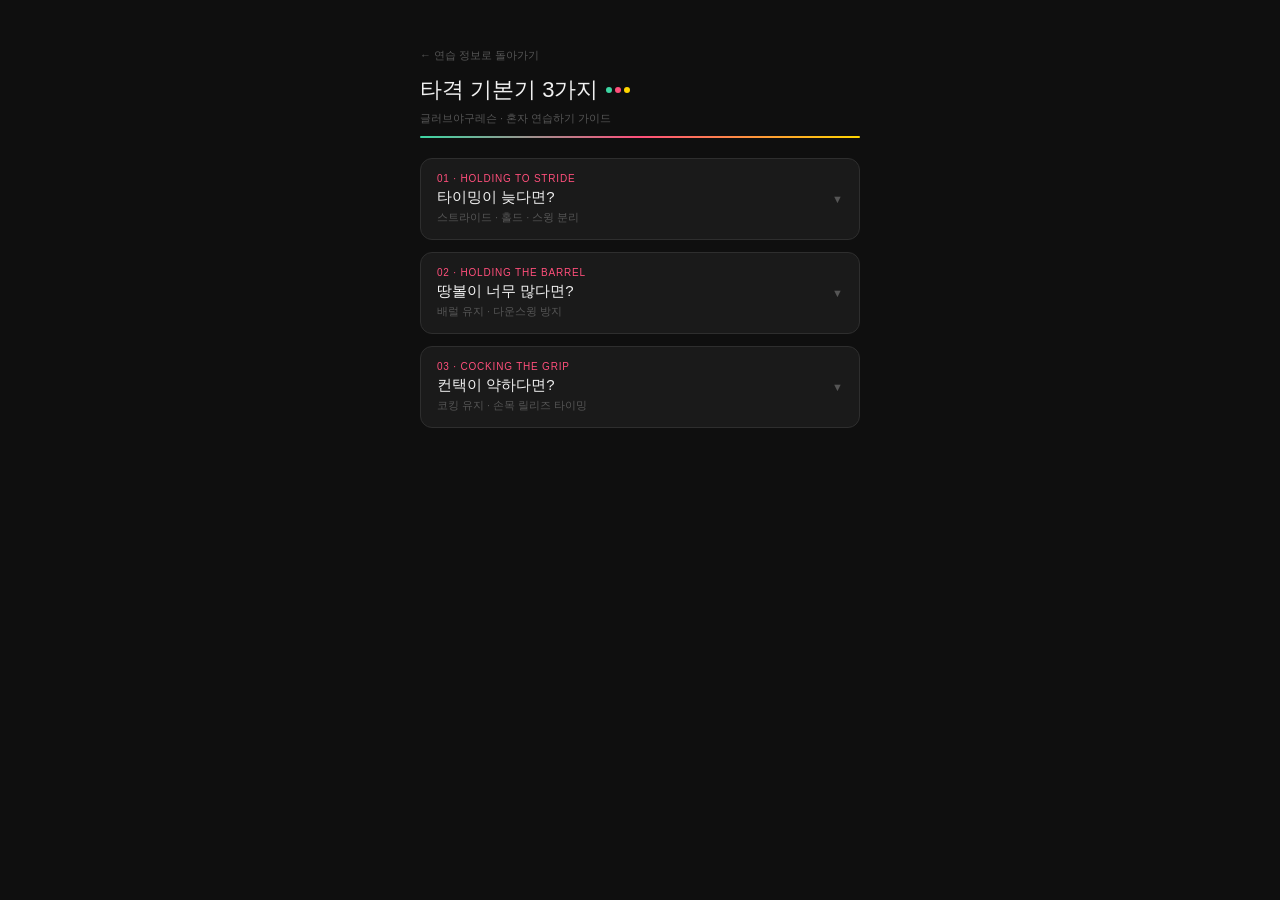
==== batting.html @ efed9261 "Add files via upload" ====
<!DOCTYPE html>
<html lang="ko">
<head>
<meta charset="UTF-8">
<meta name="viewport" content="width=device-width, initial-scale=1.0, maximum-scale=1.0">
<title>타격 기본기 · 학균</title>
<style>
:root {
  --bg: #0f0f0f;
  --bg2: #1a1a1a;
  --bg3: #242424;
  --border: #2e2e2e;
  --text: #f0f0f0;
  --text2: #aaa;
  --text3: #555;
  --mint: #3DD6A3;
  --pink: #FF4F7B;
  --yellow: #FFD600;
}
* { box-sizing: border-box; margin: 0; padding: 0; }
body {
  font-family: -apple-system, BlinkMacSystemFont, 'Apple SD Gothic Neo', sans-serif;
  background: var(--bg);
  color: var(--text);
  min-height: 100vh;
  padding: 48px 20px 40px;
  max-width: 480px;
  margin: 0 auto;
}
.back { font-size: 11px; color: var(--text3); margin-bottom: 12px; display: block; text-decoration: none; }
.back:hover { color: var(--text2); }
.title-row { display: flex; align-items: center; gap: 8px; margin-bottom: 6px; }
.title { font-size: 22px; font-weight: 500; color: var(--text); }
.dots { display: flex; gap: 3px; }
.dot { width: 6px; height: 6px; border-radius: 50%; }
.dot-mint { background: var(--mint); }
.dot-pink { background: var(--pink); }
.dot-yellow { background: var(--yellow); }
.subtitle { font-size: 11px; color: var(--text3); margin-bottom: 10px; }
.gradient-bar { height: 2px; background: linear-gradient(90deg, var(--mint), var(--pink), var(--yellow)); border-radius: 2px; margin-bottom: 20px; }

/* 섹션 */
.section { margin-bottom: 12px; }
.section-header {
  display: flex; align-items: center; justify-content: space-between;
  background: var(--bg2); border: 0.5px solid var(--border);
  border-radius: 12px; padding: 14px 16px; cursor: pointer;
  user-select: none; transition: background 0.15s;
}
.section-header:active { background: var(--bg3); }
.section-header.open { border-radius: 12px 12px 0 0; border-bottom-color: transparent; }
.section-left { }
.section-num { font-size: 10px; color: var(--pink); letter-spacing: 0.08em; margin-bottom: 4px; }
.section-title { font-size: 15px; font-weight: 500; color: var(--text); margin-bottom: 3px; }
.section-tag { font-size: 11px; color: var(--text3); }
.chevron { font-size: 11px; color: var(--text3); transition: transform 0.2s; }
.chevron.open { transform: rotate(180deg); }

.section-body {
  display: none;
  background: var(--bg2);
  border: 0.5px solid var(--border);
  border-top: none;
  border-radius: 0 0 12px 12px;
  padding: 0 16px 16px;
}
.section-body.open { display: block; }

/* 준비 자세 */
.prep-box { background: var(--bg3); border-radius: 10px; padding: 12px 14px; margin-bottom: 12px; }
.prep-title { font-size: 10px; color: var(--text3); letter-spacing: 0.08em; margin-bottom: 8px; }
.prep-item { display: flex; gap: 8px; margin-bottom: 5px; }
.prep-item:last-child { margin-bottom: 0; }
.prep-dot { width: 4px; height: 4px; border-radius: 50%; background: var(--text3); margin-top: 6px; flex-shrink: 0; }
.prep-text { font-size: 12px; color: var(--text2); line-height: 1.6; }

/* 스텝 */
.step-title { font-size: 11px; color: var(--mint); letter-spacing: 0.06em; margin: 12px 0 8px; }
.step-item { display: flex; gap: 10px; margin-bottom: 6px; align-items: flex-start; }
.step-num { font-size: 12px; font-weight: 600; color: var(--mint); flex-shrink: 0; min-width: 20px; }
.step-text { font-size: 12px; color: var(--text2); line-height: 1.7; }

/* 핵심 포인트 */
.key-box { background: rgba(255,214,0,0.05); border: 0.5px solid rgba(255,214,0,0.25); border-radius: 10px; padding: 12px 14px; margin: 12px 0; }
.key-title { font-size: 10px; color: var(--yellow); letter-spacing: 0.08em; margin-bottom: 8px; }
.key-item { display: flex; gap: 8px; margin-bottom: 5px; }
.key-item:last-child { margin-bottom: 0; }
.key-dot { width: 4px; height: 4px; border-radius: 50%; background: var(--yellow); margin-top: 6px; flex-shrink: 0; }
.key-text { font-size: 12px; color: var(--text2); line-height: 1.6; }

/* 연습 순서 */
.practice-box { background: rgba(61,214,163,0.05); border: 0.5px solid rgba(61,214,163,0.25); border-radius: 10px; padding: 12px 14px; margin-top: 12px; }
.practice-title { font-size: 10px; color: var(--mint); letter-spacing: 0.08em; margin-bottom: 8px; }
.practice-item { display: flex; gap: 10px; margin-bottom: 6px; }
.practice-item:last-child { margin-bottom: 0; }
.practice-num { font-size: 12px; font-weight: 600; color: var(--mint); flex-shrink: 0; }
.practice-text { font-size: 12px; color: var(--text2); line-height: 1.7; }
</style>
</head>
<body>

<a class="back" href="training.html">← 연습 정보로 돌아가기</a>
<div class="title-row">
  <h1 class="title">타격 기본기 3가지</h1>
  <div class="dots">
    <div class="dot dot-mint"></div>
    <div class="dot dot-pink"></div>
    <div class="dot dot-yellow"></div>
  </div>
</div>
<p class="subtitle">글러브야구레슨 · 혼자 연습하기 가이드</p>
<div class="gradient-bar"></div>

<!-- 1. Holding To Stride -->
<div class="section">
  <div class="section-header" onclick="toggleSection(this)">
    <div class="section-left">
      <p class="section-num">01 · HOLDING TO STRIDE</p>
      <p class="section-title">타이밍이 늦다면?</p>
      <p class="section-tag">스트라이드 · 홀드 · 스윙 분리</p>
    </div>
    <span class="chevron">▼</span>
  </div>
  <div class="section-body">
    <div class="prep-box">
      <p class="prep-title">준비 자세</p>
      <div class="prep-item"><div class="prep-dot"></div><p class="prep-text">양발을 어깨너비로 벌리고 서기</p></div>
      <div class="prep-item"><div class="prep-dot"></div><p class="prep-text">무릎을 살짝 구부려 힘 빼기</p></div>
      <div class="prep-item"><div class="prep-dot"></div><p class="prep-text">배트를 뒷귀 옆에 세워서 들기 — 배트가 거의 수직에 가깝게</p></div>
      <div class="prep-item"><div class="prep-dot"></div><p class="prep-text">뒷발(오른발)에 체중 60~70% 실기</p></div>
      <div class="prep-item"><div class="prep-dot"></div><p class="prep-text">앞발(왼발)은 살짝 들릴 정도로 가볍게</p></div>
    </div>

    <p class="step-title">STEP 1 · 스트라이드 (앞발 내딛기)</p>
    <div class="step-item"><span class="step-num">→</span><p class="step-text">앞발을 투수 방향으로 천천히 내딛기 — 보폭은 주먹 하나 정도</p></div>
    <div class="step-item"><span class="step-num">→</span><p class="step-text">발을 내딛는 동안 손과 배트는 절대 움직이지 않음</p></div>
    <div class="key-box">
      <p class="key-title">핵심 포인트</p>
      <div class="key-item"><div class="key-dot"></div><p class="key-text">발이 나갈 때 어깨가 같이 열리면 안 됨</p></div>
      <div class="key-item"><div class="key-dot"></div><p class="key-text">앞발 착지 전에 손목이 앞으로 나오면 이미 타이밍 늦은 것</p></div>
    </div>

    <p class="step-title">STEP 2 · 착지 & 홀드</p>
    <div class="step-item"><span class="step-num">→</span><p class="step-text">앞발이 착지할 때 발끝이 살짝 열리며(10~15도) 땅을 밟기</p></div>
    <div class="step-item"><span class="step-num">→</span><p class="step-text">착지 순간 잠깐 멈추는 느낌 — 이 찰나가 "홀드"</p></div>
    <div class="step-item"><span class="step-num">→</span><p class="step-text">이 순간 체중은 아직 뒷발에 남아있음</p></div>
    <div class="key-box">
      <p class="key-title">핵심 포인트</p>
      <div class="key-item"><div class="key-dot"></div><p class="key-text">착지할 때 앞무릎이 안쪽으로 꺾이면 안 됨</p></div>
      <div class="key-item"><div class="key-dot"></div><p class="key-text">착지와 동시에 스윙하면 안 됨. 착지 → 홀드 → 스윙 순서가 분리되어야 함</p></div>
    </div>

    <p class="step-title">STEP 3 · 스윙 트리거</p>
    <div class="step-item"><span class="step-num">→</span><p class="step-text">착지 완료 확인 후 골반부터 회전 시작</p></div>
    <div class="step-item"><span class="step-num">→</span><p class="step-text">뒷발 뒤꿈치가 들리면서 골반이 투수 방향으로 열림</p></div>
    <div class="key-box">
      <p class="key-title">핵심 포인트</p>
      <div class="key-item"><div class="key-dot"></div><p class="key-text">손이 먼저 나오면 안 됨. 골반 → 상체 → 손 → 배트 헤드 순서</p></div>
      <div class="key-item"><div class="key-dot"></div><p class="key-text">스윙할 때 그립을 꽉 쥐면 안 됨. 배트 스피드 오히려 죽음</p></div>
    </div>

    <div class="practice-box">
      <p class="practice-title">처음 연습 순서</p>
      <div class="practice-item"><span class="practice-num">1.</span><p class="practice-text">배트 없이 손만으로 — 발 내딛고 → 홀드 → 골반 회전 10회</p></div>
      <div class="practice-item"><span class="practice-num">2.</span><p class="practice-text">슬로우 모션으로 배트 들고 — 각 단계에서 멈추면서 자세 확인 10회</p></div>
      <div class="practice-item"><span class="practice-num">3.</span><p class="practice-text">정상 속도 — 머릿속으로 "발 → 홀드 → 스윙" 구호 넣으면서 10회</p></div>
    </div>
  </div>
</div>

<!-- 2. Holding The Barrel -->
<div class="section">
  <div class="section-header" onclick="toggleSection(this)">
    <div class="section-left">
      <p class="section-num">02 · HOLDING THE BARREL</p>
      <p class="section-title">땅볼이 너무 많다면?</p>
      <p class="section-tag">배럴 유지 · 다운스윙 방지</p>
    </div>
    <span class="chevron">▼</span>
  </div>
  <div class="section-body">
    <div class="prep-box">
      <p class="prep-title">준비 자세</p>
      <div class="prep-item"><div class="prep-dot"></div><p class="prep-text">배트를 들 때 배트 헤드(끝부분)가 손보다 확실히 위/뒤에 위치</p></div>
      <div class="prep-item"><div class="prep-dot"></div><p class="prep-text">손은 어깨 높이, 배트 헤드는 머리 뒤쪽 높이</p></div>
    </div>
    <div class="key-box">
      <p class="key-title">핵심 포인트</p>
      <div class="key-item"><div class="key-dot"></div><p class="key-text">배트를 너무 눕혀서 들면 안 됨. 배트 헤드가 손보다 낮으면 이미 배럴이 떨어진 것</p></div>
    </div>

    <p class="step-title">STEP 1 · 스윙 시작</p>
    <div class="step-item"><span class="step-num">→</span><p class="step-text">골반 회전과 함께 손이 볼 쪽으로 이동 시작</p></div>
    <div class="step-item"><span class="step-num">→</span><p class="step-text">팔꿈치가 먼저 나오는 느낌 — 손목은 아직 안 풀림</p></div>
    <div class="step-item"><span class="step-num">→</span><p class="step-text">배트 헤드는 뒤에 남겨두는 느낌으로</p></div>
    <div class="key-box">
      <p class="key-title">핵심 포인트</p>
      <div class="key-item"><div class="key-dot"></div><p class="key-text">배트 헤드가 손과 동시에 나오면 안 됨. 손이 리드하고 배트 헤드는 끌려오는 구조</p></div>
      <div class="key-item"><div class="key-dot"></div><p class="key-text">이 구간에서 배트 헤드가 어깨 아래로 떨어지면 다운스윙 → 땅볼</p></div>
    </div>

    <p class="step-title">STEP 2 · 스윙 중반</p>
    <div class="step-item"><span class="step-num">→</span><p class="step-text">손이 볼 앞쪽까지 이동하는 동안 배트 헤드는 계속 뒤처진 상태</p></div>
    <div class="step-item"><span class="step-num">→</span><p class="step-text">양팔이 몸 앞에서 V자 모양 유지</p></div>
    <div class="key-box">
      <p class="key-title">핵심 포인트</p>
      <div class="key-item"><div class="key-dot"></div><p class="key-text">앞팔(왼팔)이 일찍 펴지면 안 됨. 팔꿈치가 살짝 구부러진 상태 유지</p></div>
      <div class="key-item"><div class="key-dot"></div><p class="key-text">배트 헤드가 볼 높이보다 낮아지는 순간 땅볼 확정. 볼 높이와 평행하게 유지</p></div>
    </div>

    <p class="step-title">STEP 3 · 임팩트</p>
    <div class="step-item"><span class="step-num">→</span><p class="step-text">손이 볼 위치에 도달하면 배트 헤드가 가속되며 볼과 만남</p></div>
    <div class="step-item"><span class="step-num">→</span><p class="step-text">손목은 임팩트 직전에 자연스럽게 풀림 — 억지로 치지 않음</p></div>
    <div class="key-box">
      <p class="key-title">핵심 포인트</p>
      <div class="key-item"><div class="key-dot"></div><p class="key-text">임팩트 후 배트가 아래로 내려가면 안 됨. 팔로우스루가 어깨 위까지 올라와야 함</p></div>
      <div class="key-item"><div class="key-dot"></div><p class="key-text">힘으로 치려고 하면 배럴이 일찍 떨어짐. 배럴을 뒤에 참을수록 타구가 강해짐</p></div>
    </div>

    <div class="practice-box">
      <p class="practice-title">처음 연습 순서</p>
      <div class="practice-item"><span class="practice-num">1.</span><p class="practice-text">배트 없이 — 팔꿈치 먼저 나오는 느낌으로 슬로우 스윙 10회</p></div>
      <div class="practice-item"><span class="practice-num">2.</span><p class="practice-text">슬로우 모션으로 배트 들고 — 배트 헤드가 손보다 늦게 나오는지 확인 10회</p></div>
      <div class="practice-item"><span class="practice-num">3.</span><p class="practice-text">티배팅 — 라인드라이브로 뜨는지 확인. 땅볼 나오면 배럴 일찍 떨어진 것</p></div>
    </div>
  </div>
</div>

<!-- 3. Cocking The Grip -->
<div class="section">
  <div class="section-header" onclick="toggleSection(this)">
    <div class="section-left">
      <p class="section-num">03 · COCKING THE GRIP</p>
      <p class="section-title">컨택이 약하다면?</p>
      <p class="section-tag">코킹 유지 · 손목 릴리즈 타이밍</p>
    </div>
    <span class="chevron">▼</span>
  </div>
  <div class="section-body">
    <div class="prep-box">
      <p class="prep-title">준비 자세</p>
      <div class="prep-item"><div class="prep-dot"></div><p class="prep-text">뒷손(오른손) 손목을 뒤로 꺾어서 고정 — 이 꺾인 각도가 코킹</p></div>
      <div class="prep-item"><div class="prep-dot"></div><p class="prep-text">앞손(왼손)은 그립을 가볍게 잡고 리드하는 역할</p></div>
      <div class="prep-item"><div class="prep-dot"></div><p class="prep-text">배트를 수직으로 세울수록 코킹 각도가 잘 만들어짐</p></div>
      <div class="prep-item"><div class="prep-dot"></div><p class="prep-text">그립 압력은 60% 정도 — 너무 꽉 쥐면 손목이 안 꺾임</p></div>
    </div>

    <p class="step-title">STEP 1 · 코킹 유지하며 스윙 시작</p>
    <div class="step-item"><span class="step-num">→</span><p class="step-text">골반 회전과 함께 손이 앞으로 나오기 시작</p></div>
    <div class="step-item"><span class="step-num">→</span><p class="step-text">손목 꺾인 각도는 그대로 유지 — 배트 헤드가 뒤에 처진 채로 이동</p></div>
    <div class="key-box">
      <p class="key-title">핵심 포인트</p>
      <div class="key-item"><div class="key-dot"></div><p class="key-text">스윙 시작과 동시에 손목이 풀리면 안 됨. 배트 스피드가 임팩트 전에 죽어버림</p></div>
      <div class="key-item"><div class="key-dot"></div><p class="key-text">뒷손 엄지손톱이 위를 향하는 상태를 최대한 오래 유지한다고 생각하면 쉬움</p></div>
    </div>

    <p class="step-title">STEP 2 · 임팩트 직전까지 버티기</p>
    <div class="step-item"><span class="step-num">→</span><p class="step-text">손이 볼 앞까지 이동하는 동안 코킹 각도 유지</p></div>
    <div class="step-item"><span class="step-num">→</span><p class="step-text">볼 바로 앞 — 이 지점에서 손목을 한 번에 릴리즈</p></div>
    <div class="key-box">
      <p class="key-title">핵심 포인트</p>
      <div class="key-item"><div class="key-dot"></div><p class="key-text">릴리즈 타이밍이 너무 이르면 배트 스피드 손실. 너무 늦으면 파울. 볼 바로 앞이 포인트</p></div>
      <div class="key-item"><div class="key-dot"></div><p class="key-text">릴리즈할 때 억지로 손목을 꺾어치면 안 됨. 자연스럽게 터지는 느낌이어야 함</p></div>
    </div>

    <p class="step-title">STEP 3 · 임팩트 & 팔로우스루</p>
    <div class="step-item"><span class="step-num">→</span><p class="step-text">손목 릴리즈와 함께 배트 헤드가 가속되며 볼과 만남</p></div>
    <div class="step-item"><span class="step-num">→</span><p class="step-text">배트가 어깨 위까지 올라오며 마무리</p></div>
    <div class="key-box">
      <p class="key-title">핵심 포인트</p>
      <div class="key-item"><div class="key-dot"></div><p class="key-text">타구 소리가 크고 탁 하면 코킹이 잘 유지된 것. 약한 소리면 손목이 일찍 풀린 것</p></div>
    </div>

    <div class="practice-box">
      <p class="practice-title">처음 연습 순서</p>
      <div class="practice-item"><span class="practice-num">1.</span><p class="practice-text">배트 없이 — 뒷손 손목 꺾은 상태로 슬로우 스윙, 손목이 언제 풀리는지 느끼기 10회</p></div>
      <div class="practice-item"><span class="practice-num">2.</span><p class="practice-text">슬로우 모션으로 배트 들고 — 임팩트 직전까지 코킹 유지되는지 확인 10회</p></div>
      <div class="practice-item"><span class="practice-num">3.</span><p class="practice-text">티배팅 — 타구 소리로 확인. 크고 탁하면 성공, 약하면 손목 일찍 풀린 것</p></div>
      <p style="font-size:11px;color:var(--text3);margin-top:10px;">처음엔 의도적으로 느리게. 빠르게 하면 결국 다시 원래대로 돌아옴.</p>
    </div>
  </div>
</div>

<script>
function toggleSection(header) {
  const body = header.nextElementSibling;
  const chev = header.querySelector('.chevron');
  const isOpen = body.classList.contains('open');
  body.classList.toggle('open');
  chev.classList.toggle('open');
  header.classList.toggle('open');
}
</script>
</body>
</html>
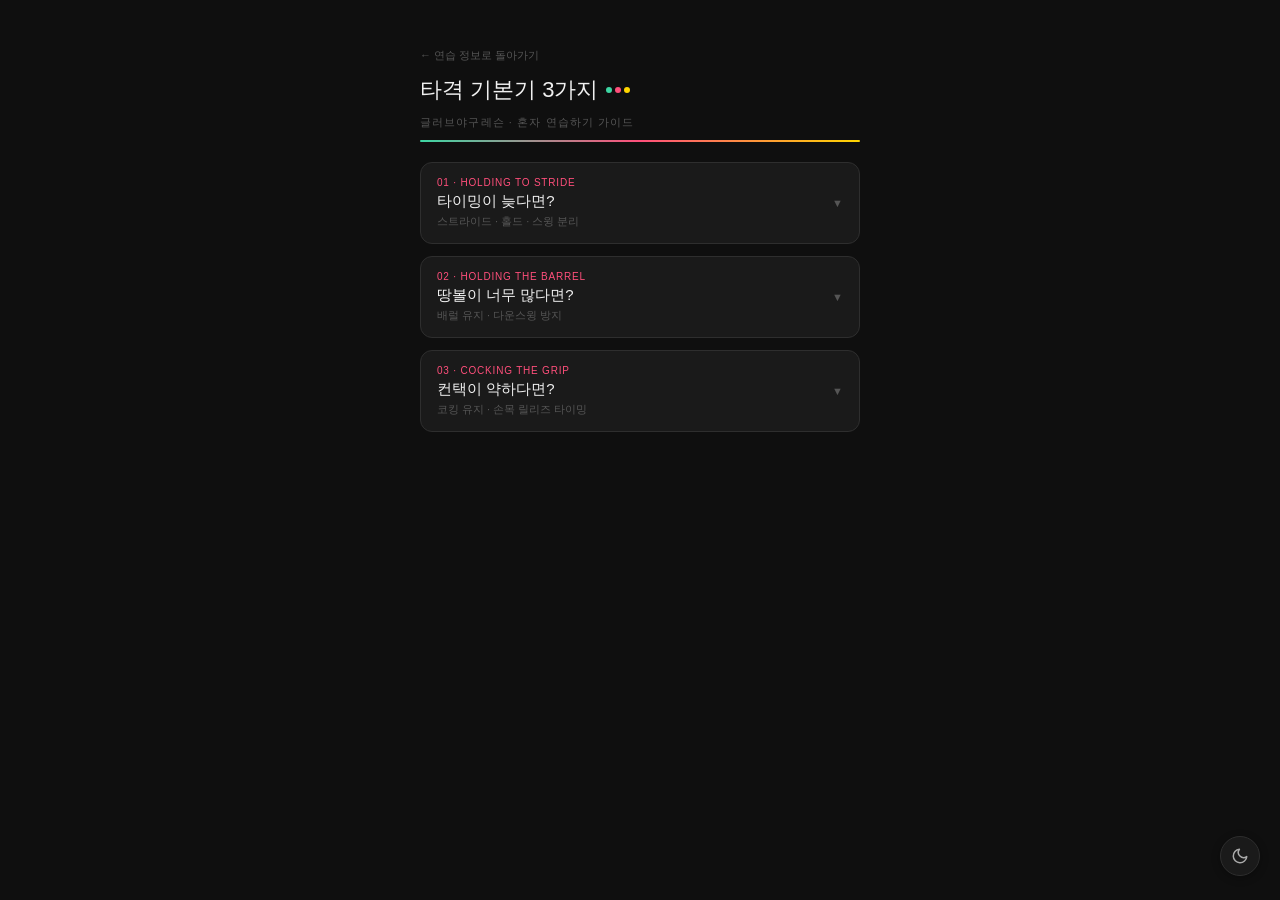
==== commit ac89472f: "Add files via upload" ====
--- a/batting.html
+++ b/batting.html
@@ -2,44 +2,18 @@
 <html lang="ko">
 <head>
 <meta charset="UTF-8">
+<script>
+  (function() {
+    const t = localStorage.getItem('theme') || 'dark';
+    document.documentElement.setAttribute('data-theme', t);
+  })();
+</script>
+<link rel="stylesheet" href="style.css">
 <meta name="viewport" content="width=device-width, initial-scale=1.0, maximum-scale=1.0">
 <title>타격 기본기 · 학균</title>
 <style>
-:root {
-  --bg: #0f0f0f;
-  --bg2: #1a1a1a;
-  --bg3: #242424;
-  --border: #2e2e2e;
-  --text: #f0f0f0;
-  --text2: #aaa;
-  --text3: #555;
-  --mint: #3DD6A3;
-  --pink: #FF4F7B;
-  --yellow: #FFD600;
-}
-* { box-sizing: border-box; margin: 0; padding: 0; }
-body {
-  font-family: -apple-system, BlinkMacSystemFont, 'Apple SD Gothic Neo', sans-serif;
-  background: var(--bg);
-  color: var(--text);
-  min-height: 100vh;
-  padding: 48px 20px 40px;
-  max-width: 480px;
-  margin: 0 auto;
-}
-.back { font-size: 11px; color: var(--text3); margin-bottom: 12px; display: block; text-decoration: none; }
-.back:hover { color: var(--text2); }
-.title-row { display: flex; align-items: center; gap: 8px; margin-bottom: 6px; }
-.title { font-size: 22px; font-weight: 500; color: var(--text); }
-.dots { display: flex; gap: 3px; }
-.dot { width: 6px; height: 6px; border-radius: 50%; }
-.dot-mint { background: var(--mint); }
-.dot-pink { background: var(--pink); }
-.dot-yellow { background: var(--yellow); }
-.subtitle { font-size: 11px; color: var(--text3); margin-bottom: 10px; }
-.gradient-bar { height: 2px; background: linear-gradient(90deg, var(--mint), var(--pink), var(--yellow)); border-radius: 2px; margin-bottom: 20px; }
-
-/* 섹션 */
+/* ── batting 전용 ── */
+.subtitle { margin-bottom: 10px; }
 .section { margin-bottom: 12px; }
 .section-header {
   display: flex; align-items: center; justify-content: space-between;
@@ -49,24 +23,16 @@
 }
 .section-header:active { background: var(--bg3); }
 .section-header.open { border-radius: 12px 12px 0 0; border-bottom-color: transparent; }
-.section-left { }
 .section-num { font-size: 10px; color: var(--pink); letter-spacing: 0.08em; margin-bottom: 4px; }
 .section-title { font-size: 15px; font-weight: 500; color: var(--text); margin-bottom: 3px; }
 .section-tag { font-size: 11px; color: var(--text3); }
-.chevron { font-size: 11px; color: var(--text3); transition: transform 0.2s; }
-.chevron.open { transform: rotate(180deg); }
-
 .section-body {
-  display: none;
-  background: var(--bg2);
-  border: 0.5px solid var(--border);
-  border-top: none;
-  border-radius: 0 0 12px 12px;
-  padding: 0 16px 16px;
+  display: none; background: var(--bg2);
+  border: 0.5px solid var(--border); border-top: none;
+  border-radius: 0 0 12px 12px; padding: 0 16px 16px;
 }
 .section-body.open { display: block; }
 
-/* 준비 자세 */
 .prep-box { background: var(--bg3); border-radius: 10px; padding: 12px 14px; margin-bottom: 12px; }
 .prep-title { font-size: 10px; color: var(--text3); letter-spacing: 0.08em; margin-bottom: 8px; }
 .prep-item { display: flex; gap: 8px; margin-bottom: 5px; }
@@ -74,13 +40,11 @@
 .prep-dot { width: 4px; height: 4px; border-radius: 50%; background: var(--text3); margin-top: 6px; flex-shrink: 0; }
 .prep-text { font-size: 12px; color: var(--text2); line-height: 1.6; }
 
-/* 스텝 */
 .step-title { font-size: 11px; color: var(--mint); letter-spacing: 0.06em; margin: 12px 0 8px; }
 .step-item { display: flex; gap: 10px; margin-bottom: 6px; align-items: flex-start; }
 .step-num { font-size: 12px; font-weight: 600; color: var(--mint); flex-shrink: 0; min-width: 20px; }
 .step-text { font-size: 12px; color: var(--text2); line-height: 1.7; }
 
-/* 핵심 포인트 */
 .key-box { background: rgba(255,214,0,0.05); border: 0.5px solid rgba(255,214,0,0.25); border-radius: 10px; padding: 12px 14px; margin: 12px 0; }
 .key-title { font-size: 10px; color: var(--yellow); letter-spacing: 0.08em; margin-bottom: 8px; }
 .key-item { display: flex; gap: 8px; margin-bottom: 5px; }
@@ -88,7 +52,6 @@
 .key-dot { width: 4px; height: 4px; border-radius: 50%; background: var(--yellow); margin-top: 6px; flex-shrink: 0; }
 .key-text { font-size: 12px; color: var(--text2); line-height: 1.6; }
 
-/* 연습 순서 */
 .practice-box { background: rgba(61,214,163,0.05); border: 0.5px solid rgba(61,214,163,0.25); border-radius: 10px; padding: 12px 14px; margin-top: 12px; }
 .practice-title { font-size: 10px; color: var(--mint); letter-spacing: 0.08em; margin-bottom: 8px; }
 .practice-item { display: flex; gap: 10px; margin-bottom: 6px; }
@@ -291,5 +254,25 @@
   header.classList.toggle('open');
 }
 </script>
+<button class="theme-toggle" onclick="toggleTheme()" aria-label="테마 전환">
+  <svg class="icon-moon" viewBox="0 0 24 24" fill="none" stroke="var(--text2)" stroke-width="2" stroke-linecap="round" stroke-linejoin="round">
+    <path d="M21 12.79A9 9 0 1 1 11.21 3a7 7 0 0 0 9.79 9.79z"/>
+  </svg>
+  <svg class="icon-sun" viewBox="0 0 24 24" fill="none" stroke="var(--text2)" stroke-width="2" stroke-linecap="round" stroke-linejoin="round">
+    <circle cx="12" cy="12" r="5"/>
+    <line x1="12" y1="1" x2="12" y2="3"/><line x1="12" y1="21" x2="12" y2="23"/>
+    <line x1="4.22" y1="4.22" x2="5.64" y2="5.64"/><line x1="18.36" y1="18.36" x2="19.78" y2="19.78"/>
+    <line x1="1" y1="12" x2="3" y2="12"/><line x1="21" y1="12" x2="23" y2="12"/>
+    <line x1="4.22" y1="19.78" x2="5.64" y2="18.36"/><line x1="18.36" y1="5.64" x2="19.78" y2="4.22"/>
+  </svg>
+</button>
+<script>
+function toggleTheme() {
+  const current = document.documentElement.getAttribute('data-theme') || 'dark';
+  const next = current === 'dark' ? 'light' : 'dark';
+  document.documentElement.setAttribute('data-theme', next);
+  localStorage.setItem('theme', next);
+}
+</script>
 </body>
 </html>
--- a/style.css
+++ b/style.css
@@ -0,0 +1,183 @@
+/* =============================================
+   style.css — 학균 야구 기록 공통 스타일
+   ============================================= */
+
+/* ── 1. CSS 변수 (다크 기본) ── */
+:root {
+  --bg: #0f0f0f;
+  --bg2: #1a1a1a;
+  --bg3: #242424;
+  --border: #2e2e2e;
+  --text: #f0f0f0;
+  --text2: #aaa;
+  --text3: #555;
+  --mint: #3DD6A3;
+  --pink: #FF4F7B;
+  --yellow: #FFD600;
+  --overlay: rgba(0, 0, 0, 0.75);
+}
+
+/* ── 2. 라이트 모드 변수 ── */
+[data-theme="light"] {
+  --bg: #f5f5f5;
+  --bg2: #ffffff;
+  --bg3: #ebebeb;
+  --border: #ddd;
+  --text: #111111;
+  --text2: #555;
+  --text3: #999;
+  --overlay: rgba(0, 0, 0, 0.4);
+}
+
+/* ── 3. 리셋 & 베이스 ── */
+* { box-sizing: border-box; margin: 0; padding: 0; }
+
+body {
+  font-family: -apple-system, BlinkMacSystemFont, 'Apple SD Gothic Neo', sans-serif;
+  background: var(--bg);
+  color: var(--text);
+  min-height: 100vh;
+  padding: 48px 20px 40px;
+  max-width: 480px;
+  margin: 0 auto;
+  transition: background 0.2s, color 0.2s;
+}
+
+/* ── 4. 공통 헤더 컴포넌트 ── */
+.back {
+  font-size: 11px;
+  color: var(--text3);
+  margin-bottom: 12px;
+  display: block;
+  text-decoration: none;
+}
+.back:hover { color: var(--text2); }
+
+.subtitle {
+  font-size: 11px;
+  color: var(--text3);
+  letter-spacing: 0.1em;
+  margin-bottom: 6px;
+}
+
+.title-row {
+  display: flex;
+  align-items: center;
+  gap: 8px;
+  margin-bottom: 10px;
+}
+.title {
+  font-size: 22px;
+  font-weight: 500;
+  color: var(--text);
+}
+
+.dots { display: flex; gap: 3px; align-items: center; }
+.dot { width: 6px; height: 6px; border-radius: 50%; }
+.dot-mint  { background: var(--mint); }
+.dot-pink  { background: var(--pink); }
+.dot-yellow { background: var(--yellow); }
+
+.gradient-bar {
+  height: 2px;
+  background: linear-gradient(90deg, var(--mint), var(--pink), var(--yellow));
+  border-radius: 2px;
+  margin-bottom: 20px;
+}
+
+/* ── 5. 섹션 레이블 (구 month-label / category-label / games-label 통일) ── */
+.section-label {
+  font-size: 10px;
+  color: var(--text3);
+  letter-spacing: 0.08em;
+  margin: 16px 0 8px;
+}
+.section-label:first-of-type { margin-top: 0; }
+
+/* ── 6. 카드 공통 ── */
+.card {
+  background: var(--bg2);
+  border: 0.5px solid var(--border);
+  border-radius: 14px;
+  padding: 14px 16px;
+  margin-bottom: 10px;
+}
+
+/* ── 7. 배지 공통 ── */
+.badge {
+  display: inline-block;
+  font-size: 10px;
+  font-weight: 600;
+  padding: 2px 9px;
+  border-radius: 20px;
+}
+.badge-win  { background: rgba(61,214,163,0.15);  color: var(--mint);   border: 0.5px solid rgba(61,214,163,0.3); }
+.badge-lose { background: rgba(255,79,123,0.15);  color: var(--pink);   border: 0.5px solid rgba(255,79,123,0.3); }
+.badge-draw { background: rgba(255,214,0,0.15);   color: var(--yellow); border: 0.5px solid rgba(255,214,0,0.3); }
+.badge-nd   { background: rgba(170,170,170,0.1);  color: var(--text2);  border: 0.5px solid rgba(170,170,170,0.2); }
+.badge-home { background: rgba(61,214,163,0.12);  color: var(--mint);   border: 0.5px solid rgba(61,214,163,0.3); }
+.badge-away { background: rgba(170,170,170,0.1);  color: var(--text3);  border: 0.5px solid rgba(170,170,170,0.2); }
+.badge-next { background: rgba(255,79,123,0.15);  color: var(--pink);   border: 0.5px solid rgba(255,79,123,0.3); }
+.badge-participated { background: rgba(61,214,163,0.1); color: var(--mint); border: 0.5px solid rgba(61,214,163,0.2); }
+
+/* ── 8. 체브론 ── */
+.chevron { font-size: 11px; color: var(--text3); transition: transform 0.2s; }
+.chevron.open { transform: rotate(180deg); }
+
+/* ── 9. 팝업 공통 ── */
+.popup-overlay {
+  display: none;
+  position: fixed;
+  top: 0; left: 0;
+  width: 100%; height: 100%;
+  background: var(--overlay);
+  align-items: center;
+  justify-content: center;
+  z-index: 999;
+}
+.popup-overlay.open { display: flex; }
+.popup-box {
+  background: var(--bg2);
+  border: 0.5px solid var(--border);
+  border-radius: 16px;
+  padding: 20px;
+  width: 280px;
+  max-width: 90vw;
+}
+.popup-name  { font-size: 15px; font-weight: 500; color: var(--text);  margin-bottom: 4px; }
+.popup-sets  { font-size: 12px; color: var(--mint);  margin-bottom: 14px; }
+.popup-points { display: flex; flex-direction: column; gap: 7px; margin-bottom: 16px; }
+.popup-point { display: flex; gap: 8px; align-items: flex-start; }
+.popup-dot   { width: 4px; height: 4px; border-radius: 50%; background: var(--mint); margin-top: 6px; flex-shrink: 0; }
+.popup-point p { font-size: 12px; color: var(--text2); line-height: 1.6; margin: 0; }
+.popup-close { text-align: center; cursor: pointer; font-size: 12px; color: var(--text3); }
+
+/* ── 10. 다크/라이트 토글 버튼 ── */
+.theme-toggle {
+  position: fixed;
+  bottom: 24px;
+  right: 20px;
+  width: 40px;
+  height: 40px;
+  border-radius: 50%;
+  background: var(--bg2);
+  border: 0.5px solid var(--border);
+  cursor: pointer;
+  display: flex;
+  align-items: center;
+  justify-content: center;
+  z-index: 1000;
+  transition: background 0.2s, border-color 0.2s, transform 0.15s;
+  box-shadow: 0 2px 8px rgba(0,0,0,0.3);
+}
+.theme-toggle:hover { transform: scale(1.08); }
+.theme-toggle:active { transform: scale(0.95); }
+.theme-toggle svg { width: 18px; height: 18px; }
+
+/* 다크 모드: 달 아이콘 표시 */
+.icon-moon { display: block; }
+.icon-sun  { display: none; }
+
+/* 라이트 모드: 태양 아이콘 표시 */
+[data-theme="light"] .icon-moon { display: none; }
+[data-theme="light"] .icon-sun  { display: block; }
